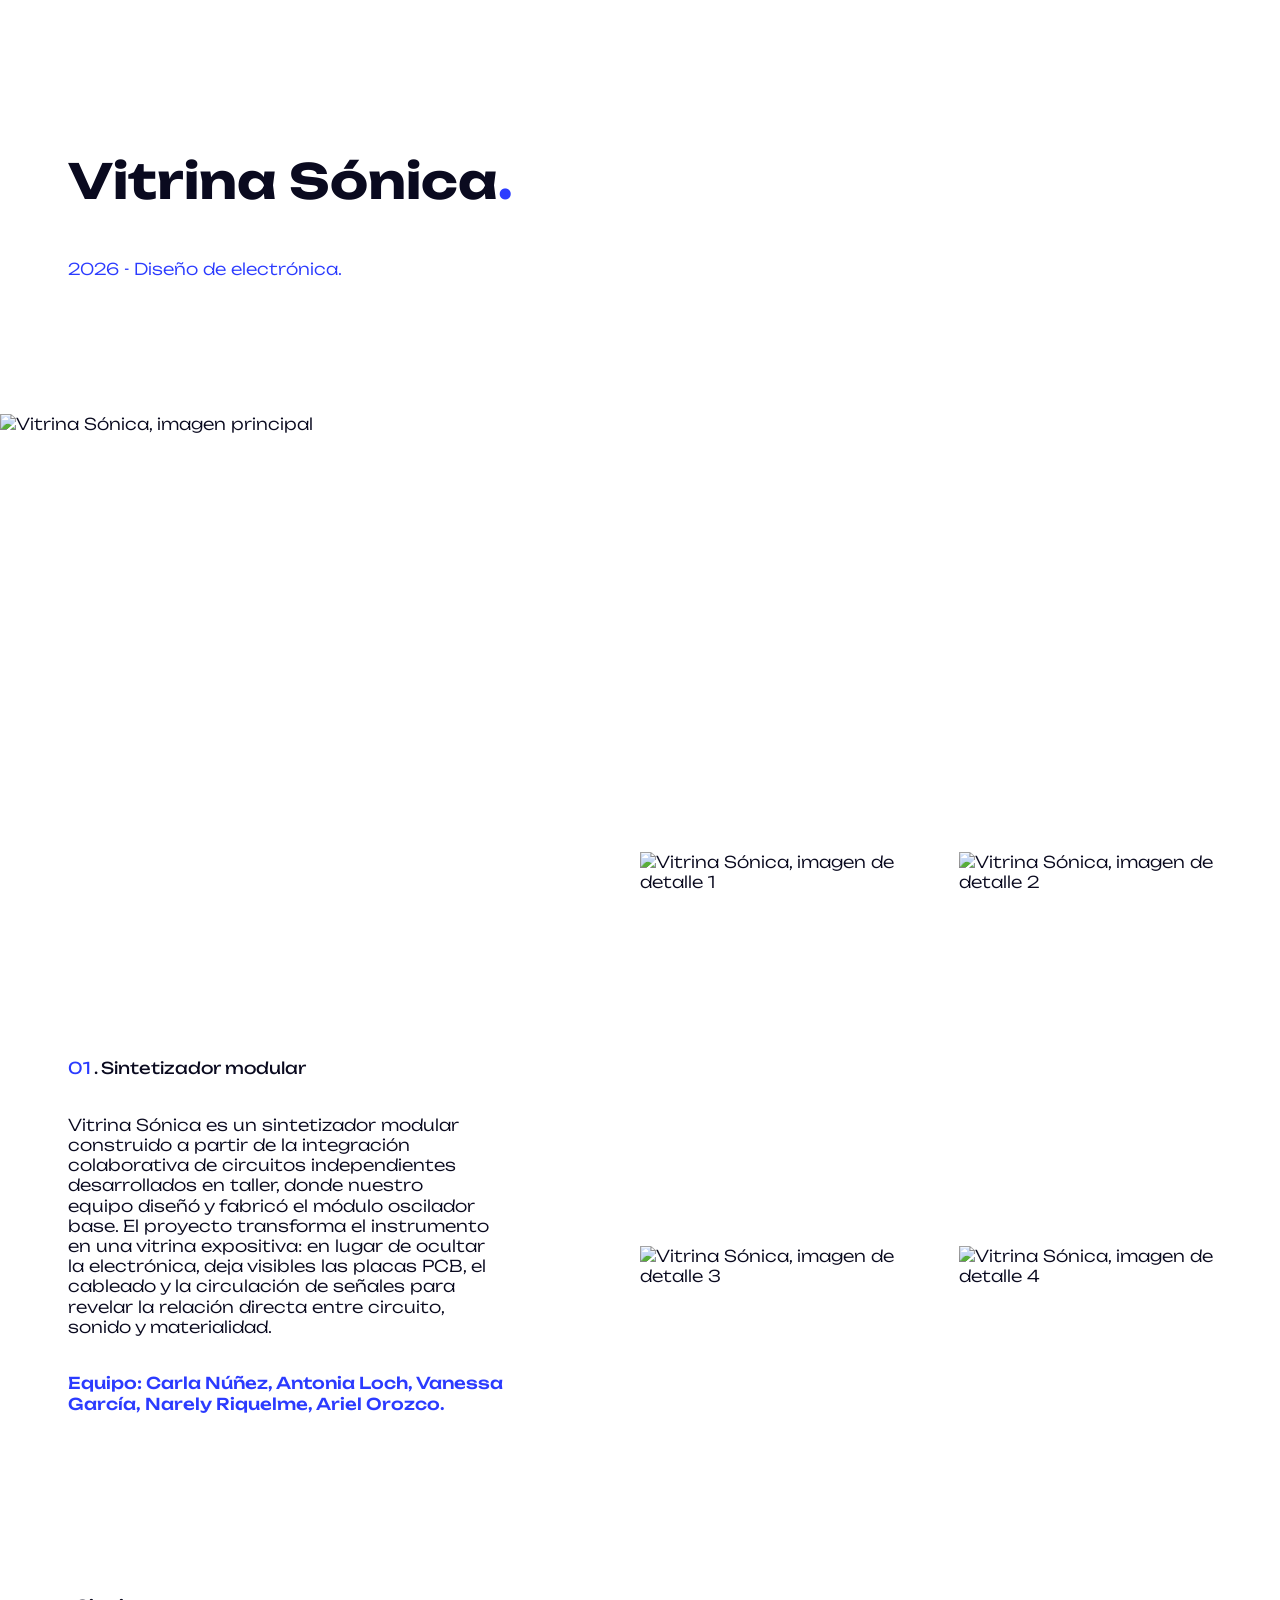
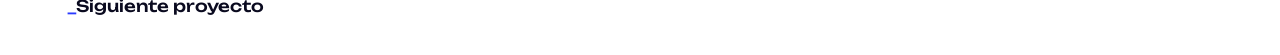
==== vitrina.html @ 7b57c23c "archivos 1" ====
<!DOCTYPE html>
<html lang="es">
<head>
  <meta charset="UTF-8">
  <meta name="viewport" content="width=device-width, initial-scale=1">
  <title>Vitrina Sónica · Carla Núñez</title>
  <meta name="description" content="Vitrina Sónica (2026): sintetizador modular que deja a la vista las placas PCB, el cableado y la circulación de señales. Proyecto de Carla Núñez.">
  <link rel="stylesheet" href="styles.css">
  <script>history.scrollRestoration='manual'</script>
</head>
<body style="--tx:92;--x:92;--mt:279;--g:49;--sx:92">
  <header class="proy-cab"><h1>Vitrina Sónica<span class="a">.</span></h1><p>2026 - Diseño de electrónica.</p></header>
  <main>
    <picture>
      <source media="(min-width:1025px)" srcset="img/vitrina-portada-desktop.jpg">
      <img class="portada" src="img/vitrina-portada.jpg" alt="Vitrina Sónica, imagen principal">
    </picture>
    <section class="detalle">
      <div class="info"><h2><span>01</span> . Sintetizador modular</h2><p>Vitrina Sónica es un sintetizador modular construido a partir de la integración colaborativa de circuitos independientes desarrollados en taller, donde nuestro equipo diseñó y fabricó el módulo oscilador base. El proyecto transforma el instrumento en una vitrina expositiva: en lugar de ocultar la electrónica, deja visibles las placas PCB, el cableado y la circulación de señales para revelar la relación directa entre circuito, sonido y materialidad.</p><p class="equipo">Equipo: Carla Núñez, Antonia Loch, Vanessa García, Narely Riquelme, Ariel Orozco.</p></div>
      <div class="galeria"><div class="galeria-item"><img src="img/vitrina-1.jpg" alt="Vitrina Sónica, imagen de detalle 1" loading="lazy"></div><div class="galeria-item"><img src="img/vitrina-2.jpg" alt="Vitrina Sónica, imagen de detalle 2" loading="lazy"></div><div class="galeria-item"><img src="img/vitrina-3.jpg" alt="Vitrina Sónica, imagen de detalle 3" loading="lazy"></div><div class="galeria-item"><img src="img/vitrina-4.jpg" alt="Vitrina Sónica, imagen de detalle 4" loading="lazy"></div></div>
      <nav class="sig" aria-label="Navegación de proyectos"><a href="tincado.html"><span class="a">_</span>Siguiente proyecto</a></nav>
    </section>
  </main>
  <script src="script.js"></script>
</body>
</html>
---- styles.css ----
@font-face{font-family:'Unbounded';src:url('font/Unbounded-Light.ttf') format('truetype');font-weight:300;font-style:normal;font-display:swap}
@font-face{font-family:'Unbounded';src:url('font/Unbounded-Regular.ttf') format('truetype');font-weight:400;font-style:normal;font-display:swap}
@font-face{font-family:'Unbounded';src:url('font/Unbounded-Medium.ttf') format('truetype');font-weight:500;font-style:normal;font-display:swap}
@font-face{font-family:'Unbounded';src:url('font/Unbounded-SemiBold.ttf') format('truetype');font-weight:600;font-style:normal;font-display:swap}
@font-face{font-family:'Unbounded';src:url('font/Unbounded-Bold.ttf') format('truetype');font-weight:700;font-style:normal;font-display:swap}
@font-face{font-family:'Unbounded';src:url('font/Unbounded-ExtraBold.ttf') format('truetype');font-weight:800;font-style:normal;font-display:swap}

:root{--bg:#FFFFFF;--ink:#0A0A1F;--accent:#2B3BFF;--soft:#8D94AF;--u:calc(100vw/1728)}
*{box-sizing:border-box;margin:0;padding:0}
html{scroll-behavior:smooth;-webkit-text-size-adjust:100%;text-size-adjust:100%}
body{font-family:'Unbounded',sans-serif;font-weight:300;background:var(--bg);color:var(--ink);font-size:max(14px,calc(22*var(--u)));line-height:1.24;overflow-x:hidden}
a{color:inherit;text-decoration:none;transition:color .2s}
a:hover,a:focus-visible{color:var(--accent)}
a:focus-visible{outline:2px solid var(--accent);outline-offset:3px}
img{display:block;max-width:100%}
.a{color:var(--accent)}
.azul{color:var(--accent)}

/* CURSOR CIRCULO AZUL */
@media (pointer:fine){
  body.cursor-custom,body.cursor-custom *{cursor:none !important}
}
.dot-cursor{position:fixed;top:0;left:0;pointer-events:none;z-index:9999;opacity:0;transition:opacity .2s;will-change:transform;display:none}
@media (pointer:fine){.dot-cursor{display:block}}
.dot-cursor.visible{opacity:1}
.dot-cursor span{display:block;width:18px;height:18px;margin:-9px 0 0 -9px;border-radius:50%;background:var(--accent);border:2px solid #fff;transition:transform .18s ease-out,background-color .18s}
.dot-cursor.activo span{transform:scale(2.2);background-color:rgba(43,59,255,.4)}
.draggable{touch-action:none;user-select:none;-webkit-user-drag:none;position:relative}
@media (pointer:coarse){.draggable{touch-action:auto}}
html{scroll-snap-type:y proximity}
.hero,.franja,.contacto{scroll-snap-align:start}

/* NAV HOME */
.nav{display:grid;grid-template-columns:1fr auto 1fr;padding:calc(46*var(--u)) calc(163*var(--u)) 0 calc(155*var(--u));height:calc(85*var(--u));font-weight:400;align-items:start;position:relative;z-index:2}
.nav a:nth-child(2){justify-self:center}
.nav a:nth-child(3){justify-self:end}
.hero{height:100vh;height:100svh;margin-top:calc(-85*var(--u));display:flex;align-items:center;justify-content:center;text-align:center}
.hero h1{font-size:calc(100*var(--u));font-weight:700;line-height:1.24}
.hero h1 .nombre{transition:color .25s}
.hero h1:hover .nombre{color:var(--accent)}
.hero h1 .corazon{transition:color .25s}
.hero h1:hover .corazon{color:var(--ink)}
.franja{position:relative;display:block;aspect-ratio:1728/560;overflow:hidden;color:#fff;font-weight:500}
.franja img{width:100%;height:100%;object-fit:cover;opacity:.7;transition:opacity .3s}
.franja:hover img,.franja:focus-visible img{opacity:1}
.franja:hover{color:#fff}
.franja span{position:absolute;z-index:1}
.franja.der span{right:calc(59*var(--u));bottom:calc(56*var(--u))}
.franja.izq span{left:calc(66*var(--u));bottom:calc(46*var(--u))}
.contacto{min-height:100vh;min-height:100svh;display:flex;flex-direction:column;justify-content:center;padding:calc(67*var(--u)) 0 calc(67*var(--u))}
.contacto>a{display:block;width:max-content;margin-left:auto;margin-right:calc(94*var(--u));color:var(--accent);font-weight:400}
.contacto h2{margin:calc(40*var(--u)) 0 0 calc(96*var(--u));font-size:calc(60*var(--u));font-weight:700;line-height:1.24}
.contacto .fila{display:flex;align-items:flex-start;margin:calc(182*var(--u)) 0 0 calc(96*var(--u))}
.contacto .fila img{width:calc(604*var(--u));height:calc(451*var(--u));object-fit:cover;flex:none}
.contacto ul{list-style:none;width:calc(769*var(--u));margin-left:calc(164*var(--u));flex:none}
.contacto li{height:calc(112*var(--u));display:flex;align-items:center;padding-left:calc(9*var(--u));border-top:1px solid rgba(141,148,175,.55)}
.contacto li:last-child{border-bottom:1px solid rgba(141,148,175,.55)}
.contacto li a{color:var(--accent);text-decoration:underline;font-weight:400}
footer{border-top:1px solid rgba(141,148,175,.55);padding:calc(42*var(--u)) calc(112*var(--u)) calc(33*var(--u));display:flex;justify-content:space-between;font-size:max(12px,calc(15*var(--u)));font-weight:300;color:var(--soft)}
footer .centro{flex:1;text-align:center}
footer a{color:var(--accent)}

/* SOBRE MI */
.encabezado{display:flex;justify-content:space-between;padding:calc(48*var(--u)) calc(130*var(--u)) 0 calc(143*var(--u));font-weight:500}
.perfil{display:flex;justify-content:space-between;align-items:flex-start;margin-top:calc(211*var(--u));padding:0 calc(243*var(--u)) 0 calc(149*var(--u))}
.perfil .texto{width:calc(682*var(--u))}
.perfil h1{font-size:calc(56*var(--u));font-weight:700;color:var(--accent);line-height:1.24;margin-bottom:calc(86*var(--u))}
.perfil h1 .p{color:var(--ink)}
.perfil p{margin-bottom:calc(27*var(--u))}
.perfil p b{color:var(--accent);font-weight:400}
.foto{position:relative;width:calc(409*var(--u));height:calc(545*var(--u));flex:none}
.foto .marco{width:100%;height:100%;border:1px solid var(--accent);overflow:hidden}
.foto .retrato{width:100%;height:100%;object-fit:cover;filter:grayscale(1);transform:scale(1.03)}
.foto .sticker{position:absolute;top:calc(-61*var(--u));left:calc(-83*var(--u));width:calc(173*var(--u));height:calc(124*var(--u));object-fit:cover;background:#fff;border-radius:calc(10*var(--u));z-index:2}
.herr{padding:calc(420*var(--u)) 0 calc(245*var(--u)) calc(112*var(--u))}
.herr>h2{color:var(--accent);font-size:inherit;font-weight:300;margin-bottom:calc(135*var(--u))}
.cols{display:flex}
.col:nth-child(1){width:calc(520*var(--u))}
.col:nth-child(2){width:calc(567*var(--u))}
.col h3{font-size:max(18px,calc(32*var(--u)));font-weight:500;line-height:1.24;margin-bottom:calc(166*var(--u))}
.col h3 .n{color:var(--accent)}
.col li{list-style:none;margin-bottom:calc(43*var(--u))}
.col li b{color:var(--accent);font-weight:600}

/* PROYECTOS */
.proy-cab{padding:calc(205*var(--u)) 0 0 calc(var(--tx)*var(--u))}
.proy-cab h1{font-size:calc(65*var(--u));font-weight:700;line-height:1.24}
.proy-cab p{color:var(--accent);margin-top:calc(64*var(--u))}
.portada{display:block;width:100%;aspect-ratio:1728/558;object-fit:cover;margin-top:calc(182*var(--u))}
main>picture{display:block}
.detalle{position:relative;display:flex;align-items:flex-start;padding:calc(33*var(--u)) 0 calc(52*var(--u))}
.info{width:calc(640*var(--u));margin-left:calc(var(--x)*var(--u));padding-top:calc(var(--mt)*var(--u))}
.info h2{font-size:max(14px,calc(22*var(--u)));font-weight:400}
.info h2 span{color:var(--accent)}
.info p{width:calc(572*var(--u));margin-top:calc(var(--g)*var(--u))}
.info .equipo{width:calc(613*var(--u));color:var(--accent);font-weight:500;margin-top:calc(49*var(--u))}
.galeria{width:calc(830*var(--u));flex:none;display:flex;flex-wrap:wrap;gap:calc(32*var(--u)) calc(30*var(--u));margin-left:auto;margin-right:calc(34*var(--u))}
.galeria-item{width:calc(400*var(--u));height:calc(500*var(--u));overflow:hidden}
.galeria-item img{width:100%;height:100%;object-fit:cover;transition:transform .4s ease}
.galeria-item:hover img{transform:scale(1.04)}
.inv .galeria{margin:0 0 0 calc(34*var(--u));order:-1}
.inv .info{margin-left:calc((var(--x) - 864)*var(--u))}
.sig{position:absolute;bottom:calc(52*var(--u));font-weight:500;left:calc(var(--sx)*var(--u))}
.inv .sig{left:auto;right:calc(92*var(--u))}
@media (prefers-reduced-motion:reduce){*{transition:none !important;scroll-behavior:auto !important}}

/* MOBILE + TABLET */
@media (max-width:1024px){
 :root{--u:min(calc(100vw/520),.85px)}
 body{font-size:calc(24*var(--u))}
 .nav{padding:calc(34*var(--u)) calc(40*var(--u)) calc(20*var(--u));height:auto}
 .hero{height:auto;min-height:calc(100svh - 90*var(--u));margin-top:0;padding:0 calc(40*var(--u))}
 .hero h1{font-size:calc(64*var(--u))}
 .franja{aspect-ratio:4/3}
 .franja span{font-size:calc(24*var(--u))}
 .franja.der span{right:calc(30*var(--u));bottom:calc(24*var(--u))}
 .franja.izq span{left:calc(30*var(--u));bottom:calc(24*var(--u))}
 .contacto{padding:calc(60*var(--u)) 0 calc(80*var(--u))}
 .contacto>a{margin-right:calc(40*var(--u))}
 .contacto h2{margin-left:calc(40*var(--u));font-size:calc(46*var(--u))}
 .contacto .fila{flex-direction:column;margin:calc(80*var(--u)) calc(40*var(--u)) 0;gap:calc(60*var(--u))}
 .contacto .fila img{width:100%;height:auto}
 .contacto ul{width:100%;margin:0}
 .contacto li{height:calc(90*var(--u))}
 footer{padding:calc(36*var(--u)) calc(40*var(--u));flex-wrap:wrap;gap:calc(16*var(--u));font-size:max(12px,calc(20*var(--u)))}
 footer .centro{order:-1;flex-basis:100%}
 .encabezado{padding:calc(40*var(--u)) calc(40*var(--u)) 0}
 .perfil{flex-direction:column;margin-top:calc(60*var(--u));padding:0 calc(40*var(--u))}
 .perfil .texto{width:100%}
 .perfil h1{margin-bottom:calc(40*var(--u))}
 .foto{width:calc(100% - calc(100*var(--u)));height:auto;aspect-ratio:409/545;margin:calc(80*var(--u)) 0 0 calc(100*var(--u))}
 .foto .retrato{height:100%}
 .foto .sticker{width:calc(130*var(--u));height:calc(93*var(--u));top:calc(-45*var(--u));left:calc(-60*var(--u))}
 .herr{padding:calc(120*var(--u)) calc(40*var(--u)) calc(100*var(--u))}
 .herr>h2{margin-bottom:calc(60*var(--u))}
 .cols{flex-direction:column;gap:calc(60*var(--u))}
 .col:nth-child(n){width:100%}
 .col h3{margin-bottom:calc(40*var(--u))}
 .proy-cab{padding:calc(100*var(--u)) calc(40*var(--u)) 0}
 .proy-cab h1{font-size:calc(52*var(--u))}
 .proy-cab p{margin-top:calc(30*var(--u))}
 .portada{margin-top:calc(60*var(--u));aspect-ratio:16/10}
 .detalle,.inv.detalle{flex-direction:column;padding:calc(40*var(--u)) calc(40*var(--u)) calc(60*var(--u))}
 .info,.inv .info{width:100%;margin:0;padding:0}
 .info p,.info .equipo{width:100%;margin-top:calc(30*var(--u))}
 .info h2{margin-top:calc(20*var(--u))}
 .galeria,.inv .galeria{width:100%;margin:calc(50*var(--u)) 0 0;gap:calc(16*var(--u))}
 .galeria-item{width:calc(50% - calc(8*var(--u)));height:auto;aspect-ratio:4/5}
 .inv .galeria{order:2}
 .sig,.inv .sig{position:static;margin-top:calc(50*var(--u));text-align:left}
 .inv .sig{order:3}
}
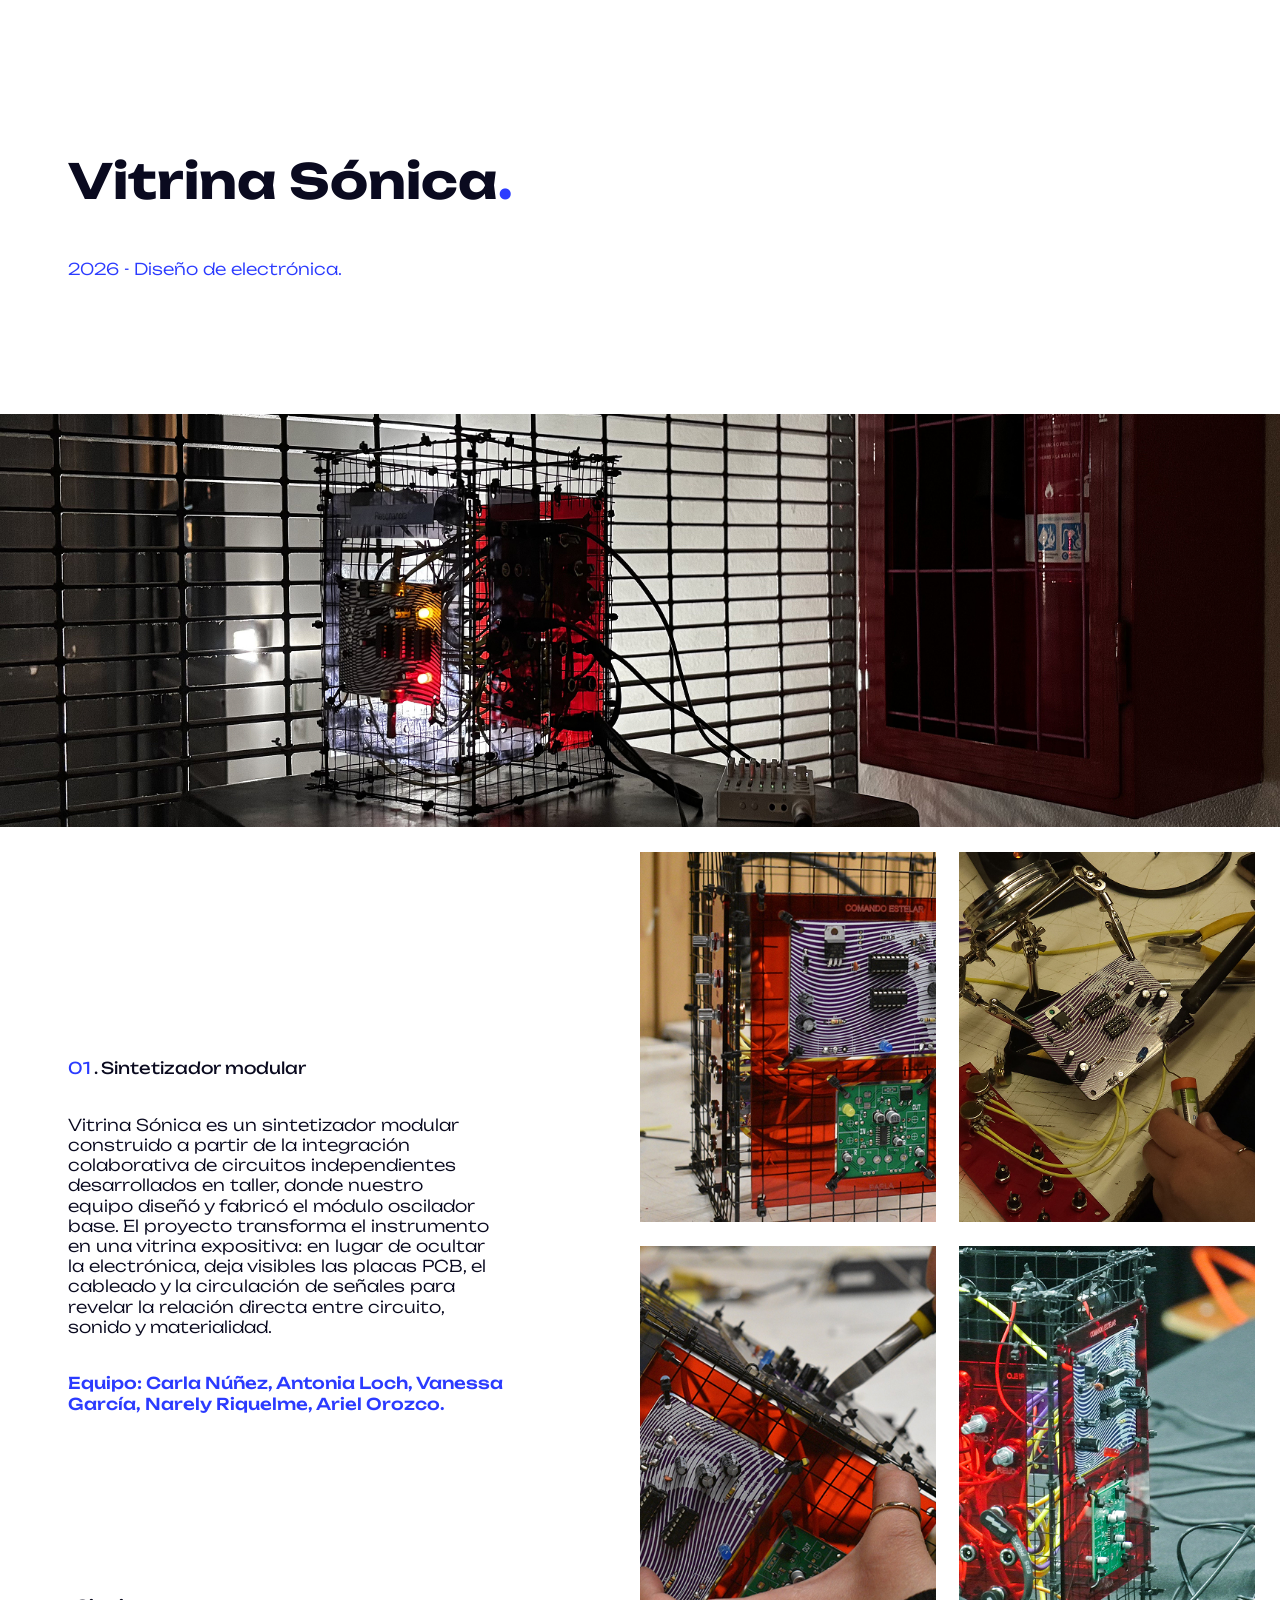
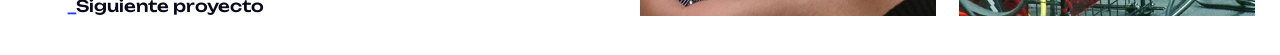
==== commit 084aa5f6: "Change main image source in vitrina.html Updated the main image source for better clarity." ====
--- a/vitrina.html
+++ b/vitrina.html
@@ -12,9 +12,9 @@
   <header class="proy-cab"><h1>Vitrina Sónica<span class="a">.</span></h1><p>2026 - Diseño de electrónica.</p></header>
   <main>
     <picture>
-      <source media="(min-width:1025px)" srcset="img/vitrina-portada-desktop.jpg">
-      <img class="portada" src="img/vitrina-portada.jpg" alt="Vitrina Sónica, imagen principal">
-    </picture>
+  <source media="(min-width:1025px)" srcset="img/vitrina-portada-desktop.jpg">
+  <img class="portada" src="img/vitrina-portada-desktop.jpg" alt="Vitrina Sónica, imagen principal">
+</picture>
     <section class="detalle">
       <div class="info"><h2><span>01</span> . Sintetizador modular</h2><p>Vitrina Sónica es un sintetizador modular construido a partir de la integración colaborativa de circuitos independientes desarrollados en taller, donde nuestro equipo diseñó y fabricó el módulo oscilador base. El proyecto transforma el instrumento en una vitrina expositiva: en lugar de ocultar la electrónica, deja visibles las placas PCB, el cableado y la circulación de señales para revelar la relación directa entre circuito, sonido y materialidad.</p><p class="equipo">Equipo: Carla Núñez, Antonia Loch, Vanessa García, Narely Riquelme, Ariel Orozco.</p></div>
       <div class="galeria"><div class="galeria-item"><img src="img/vitrina-1.jpg" alt="Vitrina Sónica, imagen de detalle 1" loading="lazy"></div><div class="galeria-item"><img src="img/vitrina-2.jpg" alt="Vitrina Sónica, imagen de detalle 2" loading="lazy"></div><div class="galeria-item"><img src="img/vitrina-3.jpg" alt="Vitrina Sónica, imagen de detalle 3" loading="lazy"></div><div class="galeria-item"><img src="img/vitrina-4.jpg" alt="Vitrina Sónica, imagen de detalle 4" loading="lazy"></div></div>
@@ -23,4 +23,4 @@
   </main>
   <script src="script.js"></script>
 </body>
-</html>+</html>
